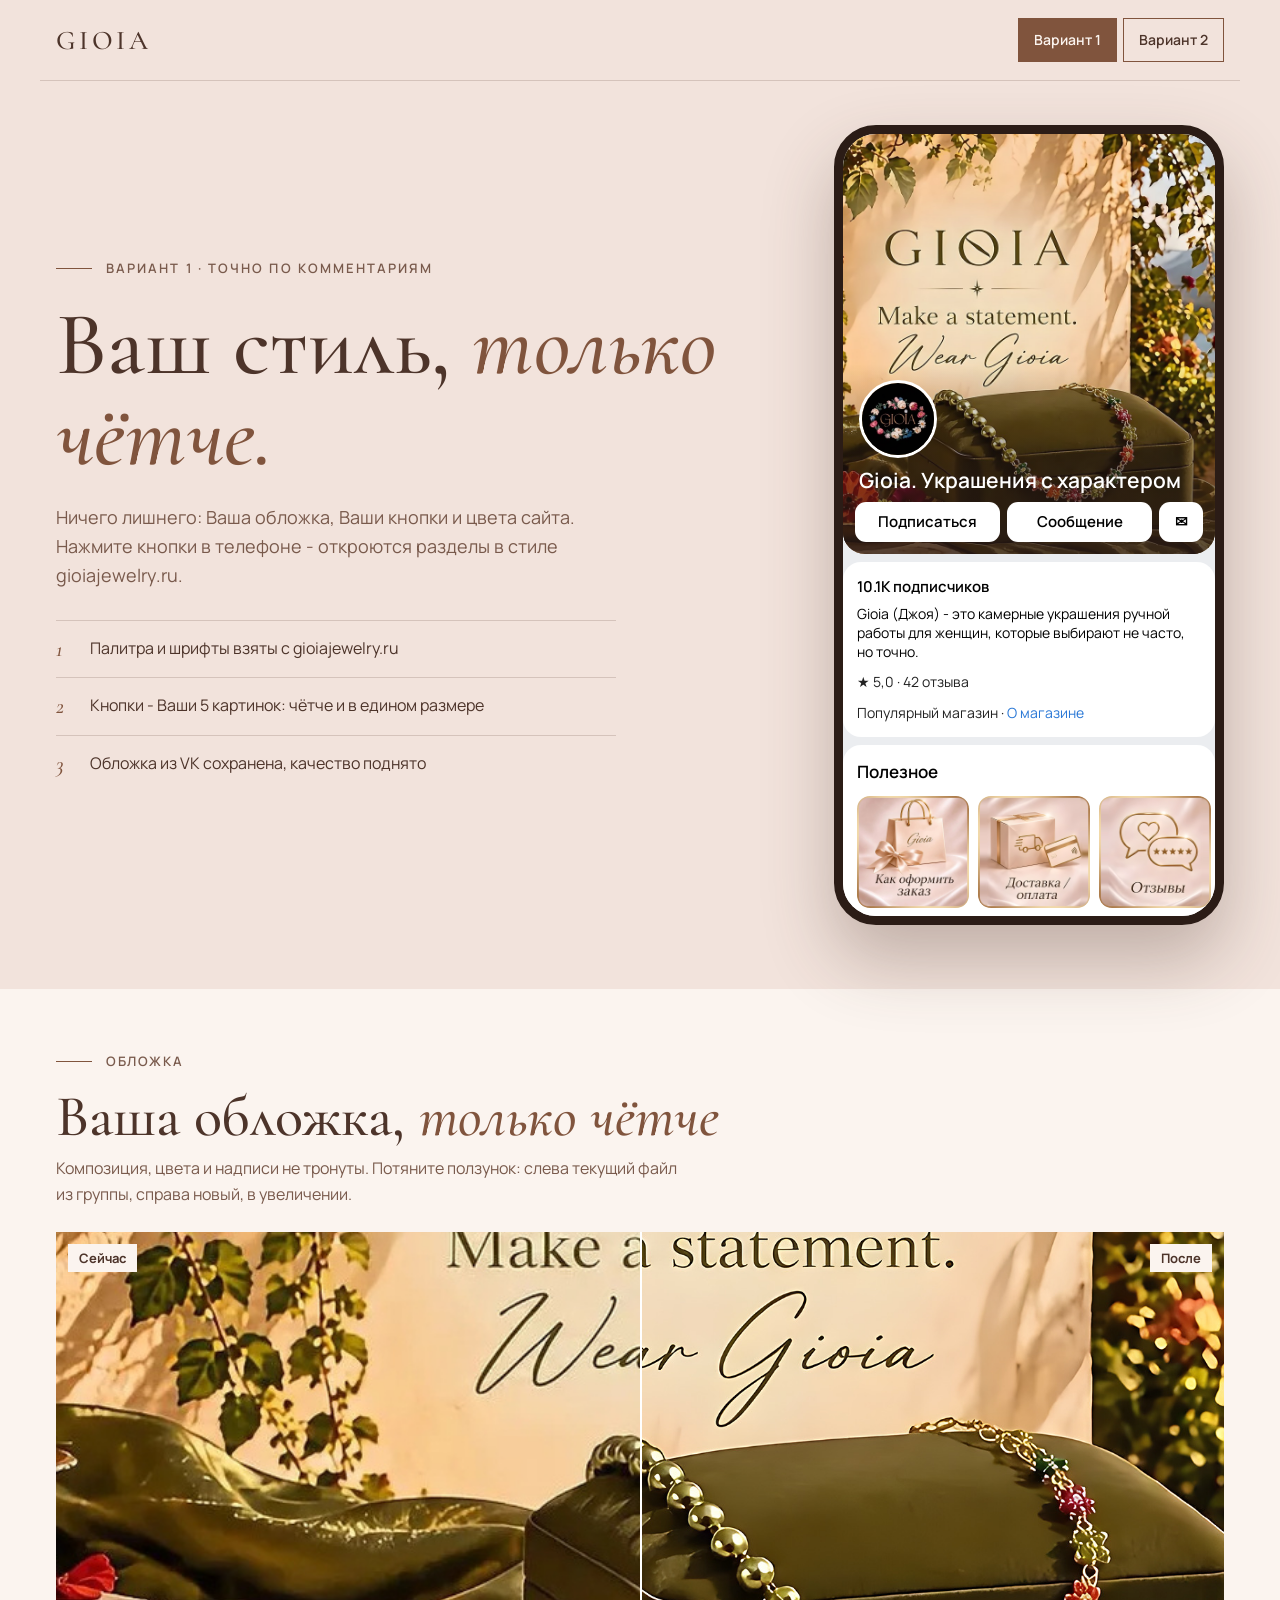
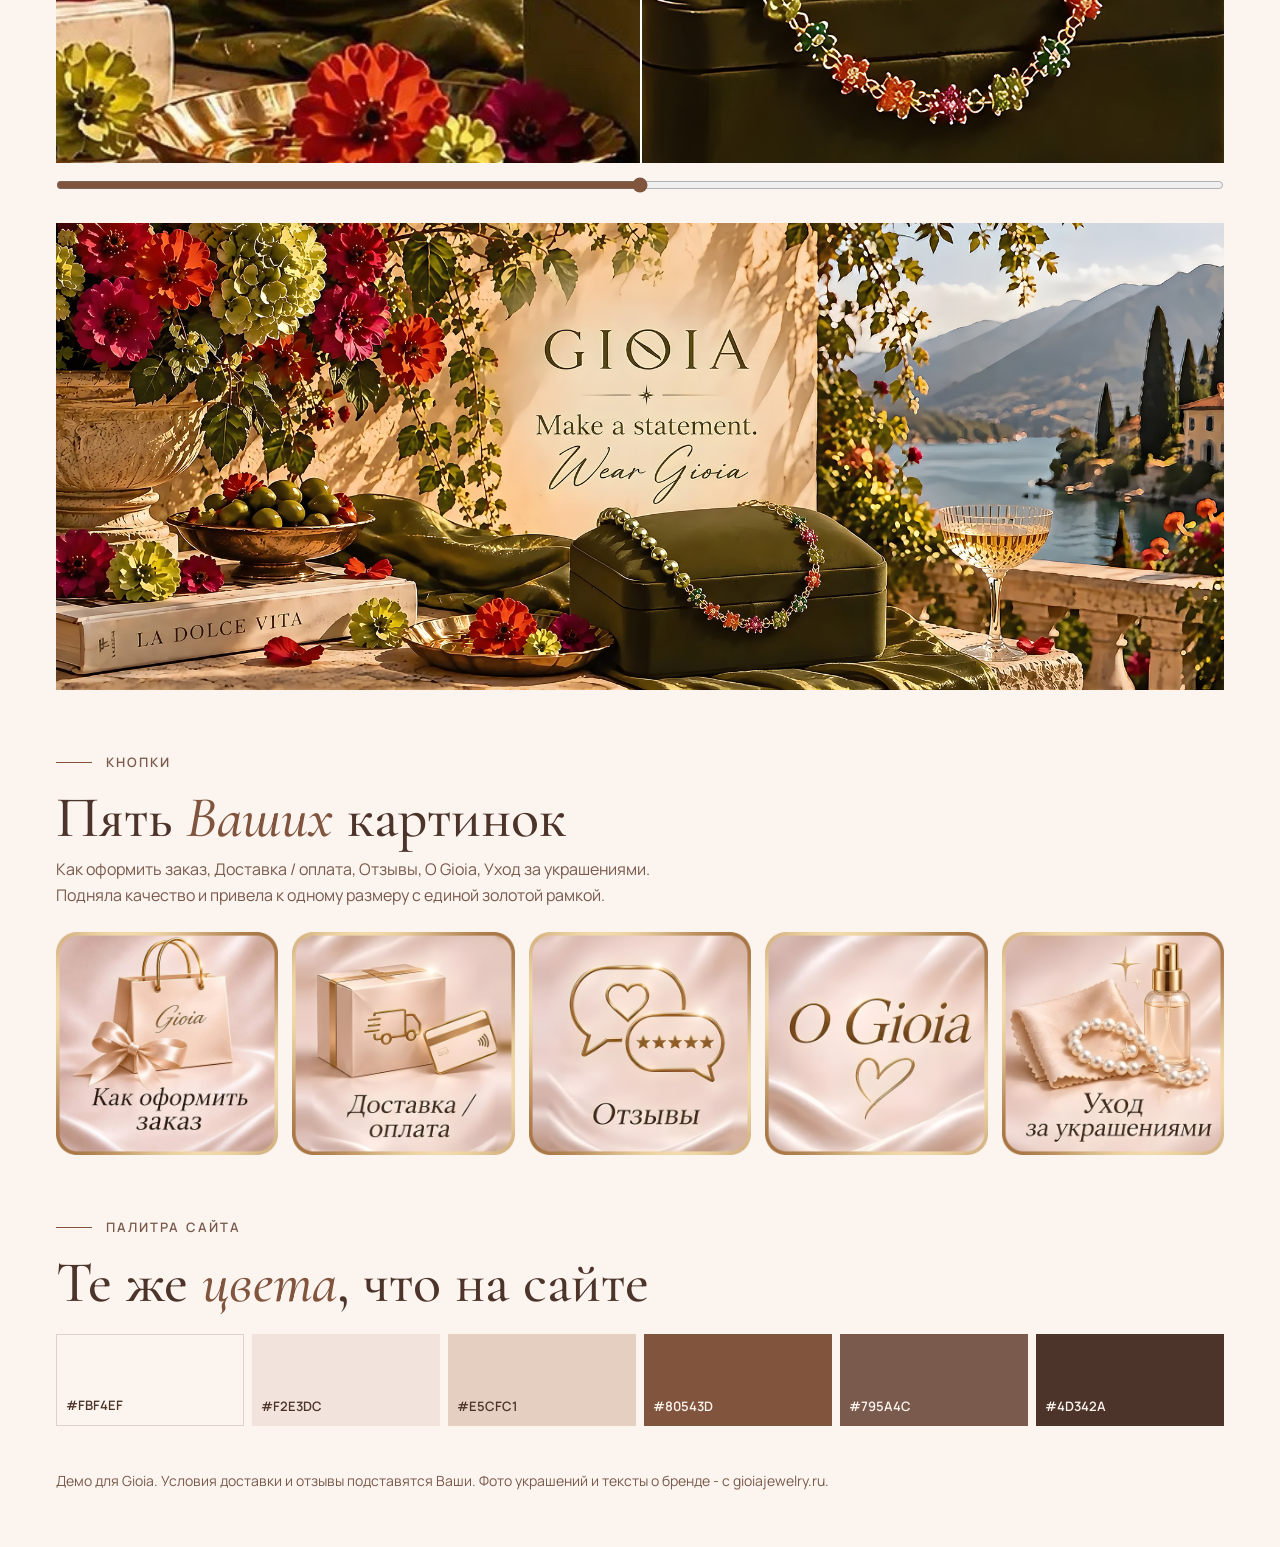
==== novoe/1/index.html @ 284abe2e "Two VK variants on brand palette with client assets and live 3D cover Co-Authored-By: Claude Opus 5." ====
<!doctype html>
<html lang="ru">
<head>
<meta charset="utf-8">
<meta name="viewport" content="width=device-width,initial-scale=1">
<meta name="robots" content="noindex">
<title>Gioia: вариант 1</title>
<link rel="preconnect" href="https://fonts.googleapis.com">
<link href="https://fonts.googleapis.com/css2?family=Cormorant+Garamond:ital,wght@0,500;1,500&family=Manrope:wght@400;600;700&display=swap" rel="stylesheet">
<link rel="stylesheet" href="../a/app.css">
</head>
<body data-v="1">
<div class="top">
<div class="nav"><span class="lg">GIOIA</span><nav class="sw" aria-label="Варианты"><a href="../1/" aria-current="page">Вариант 1</a><a href="../2/">Вариант 2</a></nav></div>
<div class="hero">
<div>
<p class="eb">Вариант 1 · точно по комментариям</p>
<h1 class="se">Ваш стиль, <em>только чётче.</em></h1>
<p class="lead">Ничего лишнего: Ваша обложка, Ваши кнопки и цвета сайта. Нажмите кнопки в телефоне - откроются разделы в стиле gioiajewelry.ru.</p>
<ul class="done">
<li><span>1</span><div>Палитра и шрифты взяты с gioiajewelry.ru</div></li>
<li><span>2</span><div>Кнопки - Ваши 5 картинок: чётче и в едином размере</div></li>
<li><span>3</span><div>Обложка из VK сохранена, качество поднято</div></li>
</ul>
</div>
<div class="ph" id="ph">
<div class="scr">
<div class="cov"><img src="../a/cover-m.jpg" alt="Обложка Gioia"><img class="av" src="../a/avatar.jpg" alt=""><b>Gioia. Украшения с характером</b><div class="btns"><span>Подписаться</span><span>Сообщение</span><span>✉</span></div></div>
<div class="card first"><p class="fans">10.1K подписчиков</p><p class="desc">Gioia (Джоя) - это камерные украшения ручной работы для женщин, которые выбирают не часто, но точно.</p><p class="meta">★ 5,0 · 42 отзыва</p><p class="meta">Популярный магазин · <i>О магазине</i></p></div>
<div class="card"><p class="tt">Полезное</p><div class="strip" id="strip"></div></div>
<div class="card"><p class="tt">Товары</p><div class="gd"><div><img src="../a/p0.jpg" alt=""><b>Honey</b><small>Колье</small></div><div><img src="../a/p1.jpg" alt=""><b>Marea</b><small>Серьги</small></div><div><img src="../a/p2.jpg" alt=""><b>Cristallo</b><small>Браслет</small></div><div><img src="../a/p3.jpg" alt=""><b>Incanto</b><small>Комплект</small></div></div></div>
</div>
<div class="sheet" id="sh" aria-hidden="true"><div class="sh-h"><img id="shI" alt=""><h2 id="shT"></h2><button class="x" id="x" type="button" aria-label="Закрыть">×</button></div><div class="sh-b" id="shB"></div><button class="sh-c" id="shC" type="button"></button></div>
</div>
</div>
</div>

<section class="sec">
<p class="eb">Обложка</p>
<h2 class="h se">Ваша обложка, <em>только чётче</em></h2>
<p class="sub">Композиция, цвета и надписи не тронуты. Потяните ползунок: слева текущий файл из группы, справа новый, в увеличении.</p>
<div class="cmp" id="cmp"><div style="background-image:url(../a/cover-old.jpg)"></div><div class="a" style="background-image:url(../a/cover-3840.jpg)"></div><i></i><span style="left:12px">Сейчас</span><span style="right:12px">После</span></div>
<input class="rg" id="rg" type="range" min="0" max="100" value="50" aria-label="Сравнить обложки">
<img class="full" src="../a/cover-1920.jpg" alt="Обложка Gioia целиком" loading="lazy">
</section>
<section class="sec">
<p class="eb">Кнопки</p>
<h2 class="h se">Пять <em>Ваших</em> картинок</h2>
<p class="sub">Как оформить заказ, Доставка / оплата, Отзывы, O Gioia, Уход за украшениями. Подняла качество и привела к одному размеру с единой золотой рамкой.</p>
<div class="tls" id="tls"></div>
</section>
<section class="sec">
<p class="eb">Палитра сайта</p>
<h2 class="h se">Те же <em>цвета</em>, что на сайте</h2>
<div class="pal" style="margin-top:20px"><div style="background:#fbf4ef;border:1px solid #4d342a2e">#FBF4EF</div><div style="background:#f2e3dc">#F2E3DC</div><div style="background:#e5cfc1">#E5CFC1</div><div style="background:#80543d;color:#fbf4ef">#80543D</div><div style="background:#795a4c;color:#fbf4ef">#795A4C</div><div style="background:#4d342a;color:#fbf4ef">#4D342A</div></div>
</section>
<p class="foot">Демо для Gioia. Условия доставки и отзывы подставятся Ваши. Фото украшений и тексты о бренде - с gioiajewelry.ru.</p>
<script src="../a/app.js"></script>
</body>
</html>
---- novoe/a/app.css ----
:root{--bg:#fbf4ef;--blush:#f2e3dc;--sand:#e5cfc1;--ink:#4d342a;--mut:#795a4c;--acc:#80543d;--line:#4d342a2e}
*{box-sizing:border-box;margin:0}
html{-webkit-text-size-adjust:100%;scroll-behavior:smooth}
body{font:400 16px/1.6 Manrope,Arial,sans-serif;background:var(--bg);color:var(--ink);overflow-x:hidden}
button{font:inherit;color:inherit}
.se{font-family:"Cormorant Garamond",Georgia,serif;font-weight:500}
.se em{font-style:italic;color:var(--acc)}
.top{background:var(--blush)}
.nav{max-width:1200px;margin:0 auto;padding:18px 16px;display:flex;justify-content:space-between;align-items:center;gap:16px;border-bottom:1px solid var(--line)}
.lg{font:500 27px/1 "Cormorant Garamond",serif;letter-spacing:.14em}
.sw{display:flex;gap:6px}
.sw a{display:flex;align-items:center;min-height:44px;padding:0 15px;font-size:14px;font-weight:600;color:var(--ink);text-decoration:none;border:1px solid var(--acc)}
.sw a[aria-current=page]{background:var(--acc);color:var(--bg)}
.hero{max-width:1200px;margin:0 auto;padding:44px 16px 64px;display:grid;grid-template-columns:minmax(0,1fr) 390px;gap:64px;align-items:center}
.eb{display:flex;align-items:center;gap:14px;font-size:13px;font-weight:600;letter-spacing:.16em;text-transform:uppercase;color:var(--mut)}
.eb:before{content:"";width:36px;height:1px;background:var(--acc)}
h1{font-size:clamp(50px,7vw,92px);line-height:1.02;margin:20px 0 22px}
.lead{font-size:18px;color:var(--mut);max-width:520px}
.done{list-style:none;padding:0;margin-top:30px;max-width:560px}
.done li{display:grid;grid-template-columns:34px 1fr;padding:15px 0;border-top:1px solid var(--line)}
.done span{font:500 22px/1.2 "Cormorant Garamond",serif;font-style:italic;color:var(--acc)}
.ph{position:relative;width:100%;max-width:390px;height:800px;margin:0 auto;background:#fff;color:#000;border:9px solid #2b1c16;border-radius:42px;overflow:hidden;box-shadow:0 34px 70px #4d342a4d;display:flex;flex-direction:column;font-family:-apple-system,"Segoe UI",Roboto,Manrope,Arial,sans-serif}
.scr{flex:1;overflow-y:auto;background:#ebedf0;overscroll-behavior:contain}
.cov{position:relative;height:420px;overflow:hidden;background:#3a2a20;border-radius:0 0 22px 22px}
.cov img,.cov video{position:absolute;inset:0;width:100%;height:100%;object-fit:cover;object-position:51% 50%}
.cov:after{content:"";position:absolute;inset:auto 0 0;height:190px;background:linear-gradient(transparent,#2b1c16cc)}
.cov img.av{position:absolute;z-index:2;inset:auto auto 96px 16px;width:78px;height:78px;border-radius:50%;border:3px solid #fff;object-fit:cover}
body[data-v="2"] .cov{height:560px}
body[data-v="2"] .cov video{object-position:50% 18%}
body[data-v="2"] .cov:after{height:150px}
.cov b{position:absolute;z-index:2;left:16px;right:12px;bottom:62px;color:#fff;font-size:21px;font-weight:600;line-height:1.15}
.cov .btns{position:absolute;z-index:2;left:12px;right:12px;bottom:12px;display:grid;grid-template-columns:1fr 1fr 44px;gap:7px}
.cov .btns span{height:40px;display:flex;align-items:center;justify-content:center;background:#fff;border-radius:11px;font-size:15px;font-weight:600}
.card{background:#fff;border-radius:18px;margin-top:8px;padding:13px 14px}
.card.first{margin-top:8px}
.fans{font-size:15px;font-weight:600}
.desc{font-size:14px;line-height:1.35;margin-top:6px}
.meta{font-size:14px;margin-top:9px;color:#222}
.meta i{font-style:normal;color:#2a78d6}
.tt{font-size:17px;font-weight:600;margin-bottom:10px}
.strip{display:flex;gap:9px;overflow-x:auto;scroll-snap-type:x proximity;margin:0 -14px;padding:0 14px 3px;scroll-padding-left:14px}
.tl{flex:none;width:112px;padding:0;border:0;background:none;cursor:pointer;scroll-snap-align:start;transition:transform .2s cubic-bezier(.22,1,.36,1)}
.tl:active{transform:scale(.95)}
.tl img{display:block;width:112px;height:112px;border-radius:13px}
.gd{display:flex;gap:9px;overflow-x:auto;margin:0 -14px;padding:0 14px}
.gd div{flex:none;width:150px;font-size:13px;line-height:1.3}
.gd img{display:block;width:150px;height:180px;object-fit:cover;border-radius:13px;margin-bottom:6px}
.gd b{display:block;font-size:15px;font-weight:600}
.gd small{color:#6d7885;font-size:13px}
.sheet{position:absolute;inset:0;z-index:6;background:var(--bg);color:var(--ink);font-family:Manrope,Arial,sans-serif;display:flex;flex-direction:column;visibility:hidden;clip-path:circle(0 at var(--ox,50%) var(--oy,70%));transition:clip-path .55s cubic-bezier(.22,1,.36,1),visibility 0s .55s}
.sheet.on{visibility:visible;clip-path:circle(150% at var(--ox,50%) var(--oy,70%));transition:clip-path .55s cubic-bezier(.22,1,.36,1)}
.sh-h{flex:none;display:flex;align-items:center;gap:13px;padding:16px;background:var(--blush)}
.sh-h img{width:62px;height:62px;border-radius:9px}
.sh-h h2{font:500 28px/1.05 "Cormorant Garamond",serif;flex:1}
.x{flex:none;width:44px;height:44px;border:1px solid var(--acc);background:none;border-radius:50%;font-size:20px;cursor:pointer}
.sh-b{flex:1;overflow-y:auto;padding:6px 18px 12px;font-size:15px;line-height:1.5}
.row{display:grid;grid-template-columns:30px 1fr;padding:13px 0;border-bottom:1px solid var(--line)}
.row b{font:italic 500 22px/1.15 "Cormorant Garamond",serif;color:var(--acc)}
.big{font:500 25px/1.15 "Cormorant Garamond",serif;margin:12px 0 10px}
.big em{font-style:italic;color:var(--acc)}
.pl{margin-top:12px;padding:12px 13px;background:var(--blush);font-size:14px;color:var(--mut)}
.sign{margin-top:12px;font-size:14px;color:var(--mut)}
.sign b{display:block;color:var(--ink)}
.rate{font:500 56px/1 "Cormorant Garamond",serif;color:var(--acc)}
.sh-c{flex:none;margin:10px 16px 16px;min-height:48px;border:0;background:var(--acc);color:var(--bg);font-weight:700;font-size:15px;cursor:pointer}
.sec{max-width:1200px;margin:0 auto;padding:62px 16px 0}
h2.h{font-size:clamp(36px,5vw,58px);line-height:1.08;margin:14px 0 8px}
.sub{color:var(--mut);max-width:640px;margin-bottom:24px}
.cmp{position:relative;aspect-ratio:2.2/1;overflow:hidden;background:var(--sand);--p:50%}
.cmp div{position:absolute;inset:0;background-size:230%;background-position:47% 83%;background-repeat:no-repeat}
.cmp .a{clip-path:inset(0 0 0 var(--p))}
.cmp i{position:absolute;top:0;bottom:0;left:var(--p);width:2px;background:#fff;pointer-events:none}
.cmp span{position:absolute;top:12px;background:var(--bg);padding:4px 11px;font-size:13px;font-weight:700}
.rg{width:100%;height:44px;accent-color:var(--acc);cursor:pointer;display:block}
.full{display:block;width:100%;height:auto;margin-top:16px}
.tls{display:grid;grid-template-columns:repeat(5,minmax(0,1fr));gap:14px}
.tls img{display:block;width:100%;height:auto}
.pal{display:grid;grid-template-columns:repeat(6,minmax(0,1fr));gap:8px}
.pal div{height:92px;padding:9px;font-size:13px;font-weight:600;display:flex;align-items:flex-end}
.live{display:grid;grid-template-columns:minmax(0,300px) minmax(0,1fr);gap:48px;align-items:center}
.live video{display:block;width:100%;aspect-ratio:9/16;object-fit:cover;background:var(--blush)}
.spec{list-style:none;padding:0}
.spec li{padding:12px 0;border-top:1px solid var(--line)}
.spec b{font-weight:700}
.foot{max-width:1200px;margin:0 auto;padding:44px 16px 54px;color:var(--mut);font-size:14px}
:focus-visible{outline:3px solid var(--acc);outline-offset:2px}
@media(max-width:940px){.hero{grid-template-columns:1fr;gap:38px}.ph{height:740px}.cov{height:380px}body[data-v="2"] .cov{height:500px}.tls{grid-template-columns:repeat(2,minmax(0,1fr))}.pal{grid-template-columns:repeat(3,minmax(0,1fr))}.live{grid-template-columns:1fr;gap:26px}.live video{max-width:300px}.cmp{aspect-ratio:1.5/1}.sw a{padding:0 11px}}
@media(prefers-reduced-motion:reduce){*{transition:none!important;scroll-behavior:auto!important}}
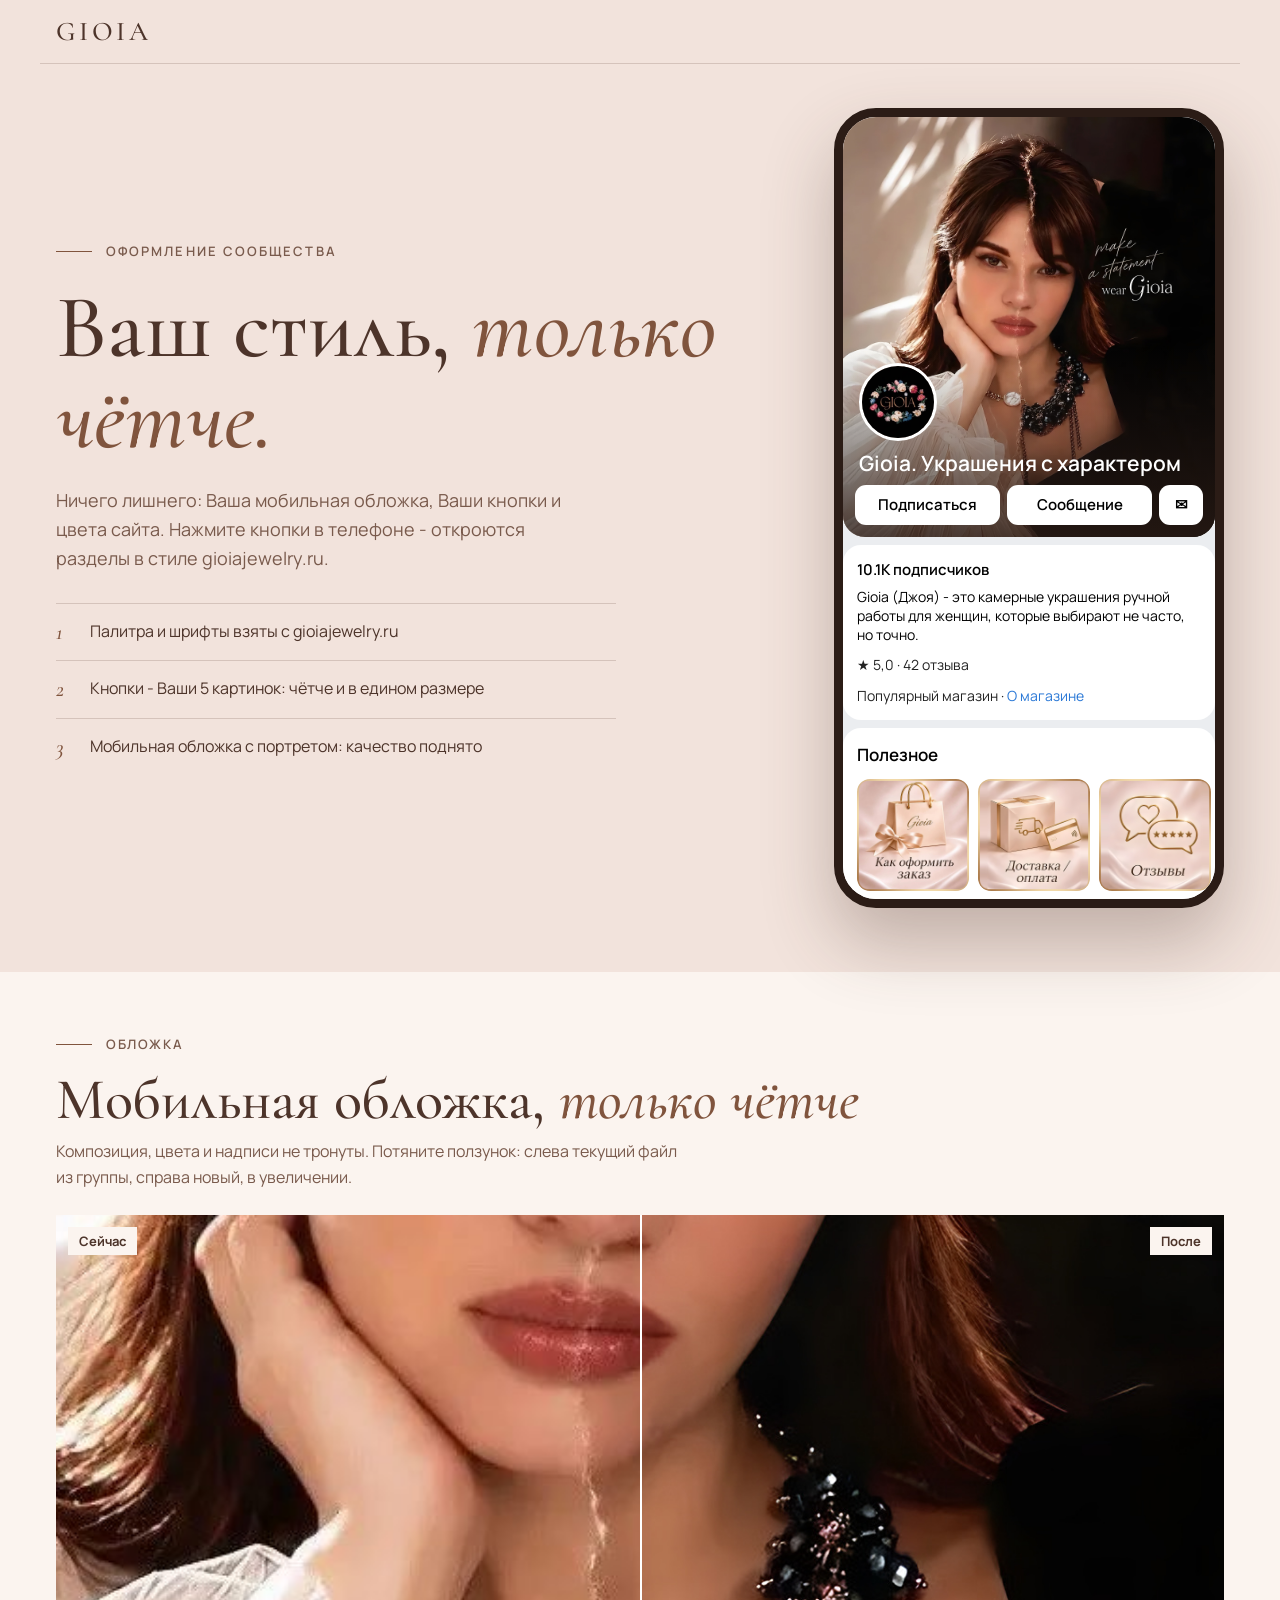
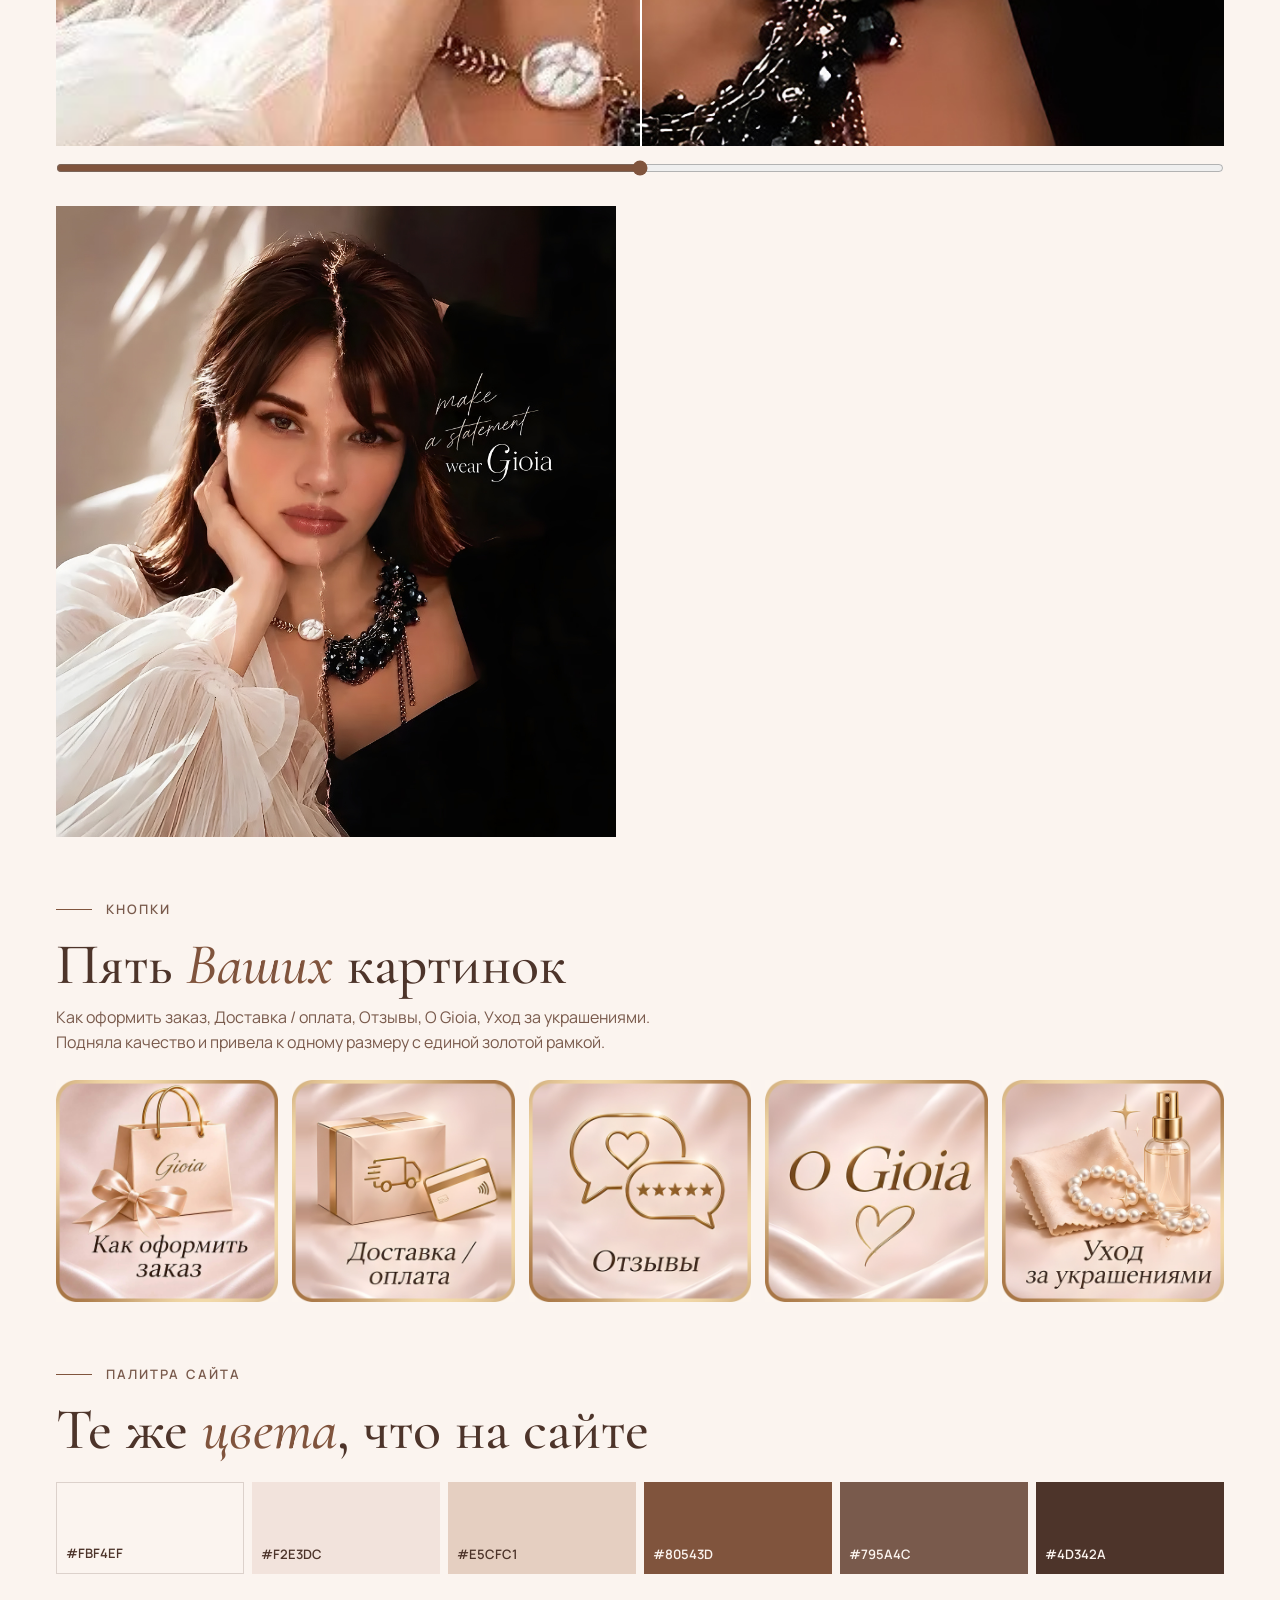
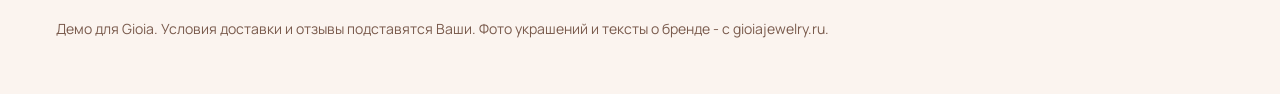
==== commit 93ac48a5: "Variant 1 with client's mobile cover and delivery files Co-Authored-By: Claude Opus 5.5 <noreply@ant" ====
--- a/novoe/1/index.html
+++ b/novoe/1/index.html
@@ -11,21 +11,21 @@
 </head>
 <body data-v="1">
 <div class="top">
-<div class="nav"><span class="lg">GIOIA</span><nav class="sw" aria-label="Варианты"><a href="../1/" aria-current="page">Вариант 1</a><a href="../2/">Вариант 2</a></nav></div>
+<div class="nav"><span class="lg">GIOIA</span></div>
 <div class="hero">
 <div>
-<p class="eb">Вариант 1 · точно по комментариям</p>
+<p class="eb">Оформление сообщества</p>
 <h1 class="se">Ваш стиль, <em>только чётче.</em></h1>
-<p class="lead">Ничего лишнего: Ваша обложка, Ваши кнопки и цвета сайта. Нажмите кнопки в телефоне - откроются разделы в стиле gioiajewelry.ru.</p>
+<p class="lead">Ничего лишнего: Ваша мобильная обложка, Ваши кнопки и цвета сайта. Нажмите кнопки в телефоне - откроются разделы в стиле gioiajewelry.ru.</p>
 <ul class="done">
 <li><span>1</span><div>Палитра и шрифты взяты с gioiajewelry.ru</div></li>
 <li><span>2</span><div>Кнопки - Ваши 5 картинок: чётче и в едином размере</div></li>
-<li><span>3</span><div>Обложка из VK сохранена, качество поднято</div></li>
+<li><span>3</span><div>Мобильная обложка с портретом: качество поднято</div></li>
 </ul>
 </div>
 <div class="ph" id="ph">
 <div class="scr">
-<div class="cov"><img src="../a/cover-m.jpg" alt="Обложка Gioia"><img class="av" src="../a/avatar.jpg" alt=""><b>Gioia. Украшения с характером</b><div class="btns"><span>Подписаться</span><span>Сообщение</span><span>✉</span></div></div>
+<div class="cov"><img src="../a/cover-mobile.jpg" alt="Обложка Gioia"><img class="av" src="../a/avatar.jpg" alt=""><b>Gioia. Украшения с характером</b><div class="btns"><span>Подписаться</span><span>Сообщение</span><span>✉</span></div></div>
 <div class="card first"><p class="fans">10.1K подписчиков</p><p class="desc">Gioia (Джоя) - это камерные украшения ручной работы для женщин, которые выбирают не часто, но точно.</p><p class="meta">★ 5,0 · 42 отзыва</p><p class="meta">Популярный магазин · <i>О магазине</i></p></div>
 <div class="card"><p class="tt">Полезное</p><div class="strip" id="strip"></div></div>
 <div class="card"><p class="tt">Товары</p><div class="gd"><div><img src="../a/p0.jpg" alt=""><b>Honey</b><small>Колье</small></div><div><img src="../a/p1.jpg" alt=""><b>Marea</b><small>Серьги</small></div><div><img src="../a/p2.jpg" alt=""><b>Cristallo</b><small>Браслет</small></div><div><img src="../a/p3.jpg" alt=""><b>Incanto</b><small>Комплект</small></div></div></div>
@@ -37,11 +37,11 @@
 
 <section class="sec">
 <p class="eb">Обложка</p>
-<h2 class="h se">Ваша обложка, <em>только чётче</em></h2>
+<h2 class="h se">Мобильная обложка, <em>только чётче</em></h2>
 <p class="sub">Композиция, цвета и надписи не тронуты. Потяните ползунок: слева текущий файл из группы, справа новый, в увеличении.</p>
-<div class="cmp" id="cmp"><div style="background-image:url(../a/cover-old.jpg)"></div><div class="a" style="background-image:url(../a/cover-3840.jpg)"></div><i></i><span style="left:12px">Сейчас</span><span style="right:12px">После</span></div>
+<div class="cmp mob" id="cmp"><div style="background-image:url(../a/cover-mobile-old.jpg)"></div><div class="a" style="background-image:url(../a/cover-mobile.jpg)"></div><i></i><span style="left:12px">Сейчас</span><span style="right:12px">После</span></div>
 <input class="rg" id="rg" type="range" min="0" max="100" value="50" aria-label="Сравнить обложки">
-<img class="full" src="../a/cover-1920.jpg" alt="Обложка Gioia целиком" loading="lazy">
+<img class="full" style="max-width:560px" src="../a/cover-mobile.jpg" alt="Мобильная обложка Gioia целиком" loading="lazy">
 </section>
 <section class="sec">
 <p class="eb">Кнопки</p>
--- a/novoe/a/app.css
+++ b/novoe/a/app.css
@@ -86,3 +86,6 @@
 :focus-visible{outline:3px solid var(--acc);outline-offset:2px}
 @media(max-width:940px){.hero{grid-template-columns:1fr;gap:38px}.ph{height:740px}.cov{height:380px}body[data-v="2"] .cov{height:500px}.tls{grid-template-columns:repeat(2,minmax(0,1fr))}.pal{grid-template-columns:repeat(3,minmax(0,1fr))}.live{grid-template-columns:1fr;gap:26px}.live video{max-width:300px}.cmp{aspect-ratio:1.5/1}.sw a{padding:0 11px}}
 @media(prefers-reduced-motion:reduce){*{transition:none!important;scroll-behavior:auto!important}}
+
+.cmp.mob div{background-size:150%;background-position:50% 60%}
+.cov img:not(.av){object-position:50% 50%}
